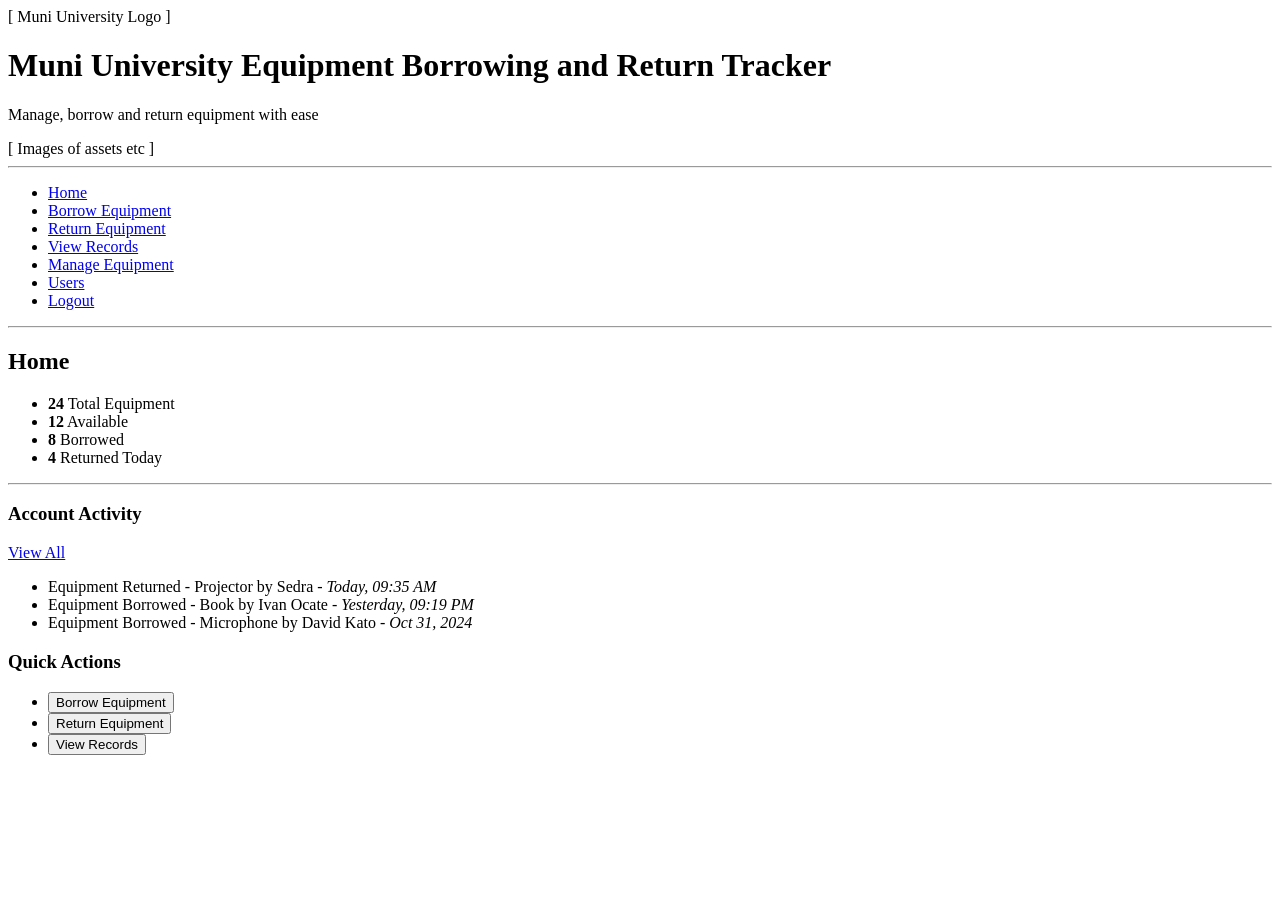
==== index.html @ 2fe19cbe "Add files via upload" ====
<!DOCTYPE html>
<html lang="en">
<head>
    <meta charset="UTF-8">
    <title>Home - Muni University Equipment Tracker</title>
</head>

<body id="home-page">

    <header id="main-header" class="header-container">

        <div id="university-logo" class="logo">
            [ Muni University Logo ]
        </div>

        <div id="header-content" class="header-text">
            <h1 id="system-title">
                Muni University Equipment Borrowing and Return Tracker
            </h1>

            <p id="system-description">
                Manage, borrow and return equipment with ease
            </p>
        </div>

        <div id="asset-images" class="header-images">
            [ Images of assets etc ]
        </div>

    </header>

    <hr id="header-divider">

    <nav id="main-navigation" class="navigation">
        <ul id="navigation-list">
            <li><a id="home-link" href="index.html">Home</a></li>
            <li><a id="borrow-link" href="borrow.html">Borrow Equipment</a></li>
            <li><a id="return-link" href="return.html">Return Equipment</a></li>
            <li><a id="records-link" href="records.html">View Records</a></li>
            <li><a id="manage-link" href="manage.html">Manage Equipment</a></li>
            <li><a id="users-link" href="users.html">Users</a></li>
            <li><a id="logout-link" href="#logout">Logout</a></li>
        </ul>
    </nav>

    <hr id="navigation-divider">

    <main id="main-content" class="dashboard">

        <h2 id="page-heading">Home</h2>

        <section id="equipment-summary" class="summary-section">
            <ul id="equipment-statistics" class="statistics-list">

                <li id="total-equipment" class="stat-item">
                    <strong>24</strong> Total Equipment
                </li>

                <li id="available-equipment" class="stat-item">
                    <strong>12</strong> Available
                </li>

                <li id="borrowed-equipment" class="stat-item">
                    <strong>8</strong> Borrowed
                </li>

                <li id="returned-today" class="stat-item">
                    <strong>4</strong> Returned Today
                </li>

            </ul>
        </section>

        <hr id="dashboard-divider">

        <section id="account-activity" class="activity-section">

            <h3 id="activity-heading">Account Activity</h3>

            <p id="view-all-activity">
                <a href="records.html">View All</a>
            </p>

            <ul id="activity-list" class="activity-list">

                <li class="activity-item">
                    Equipment Returned - Projector by Sedra -
                    <em>Today, 09:35 AM</em>
                </li>

                <li class="activity-item">
                    Equipment Borrowed - Book by Ivan Ocate -
                    <em>Yesterday, 09:19 PM</em>
                </li>

                <li class="activity-item">
                    Equipment Borrowed - Microphone by David Kato -
                    <em>Oct 31, 2024</em>
                </li>

            </ul>

        </section>

        <section id="quick-actions" class="actions-section">

            <h3 id="actions-heading">Quick Actions</h3>

            <ul id="actions-list" class="actions-list">

                <li>
                    <a href="borrow.html">
                        <button id="borrow-button" class="action-button" type="button">
                            Borrow Equipment
                        </button>
                    </a>
                </li>

                <li>
                    <a href="return.html">
                        <button id="return-button" class="action-button" type="button">
                            Return Equipment
                        </button>
                    </a>
                </li>

                <li>
                    <a href="records.html">
                        <button id="records-button" class="action-button" type="button">
                            View Records
                        </button>
                    </a>
                </li>

            </ul>

        </section>

    </main>

</body>
</html
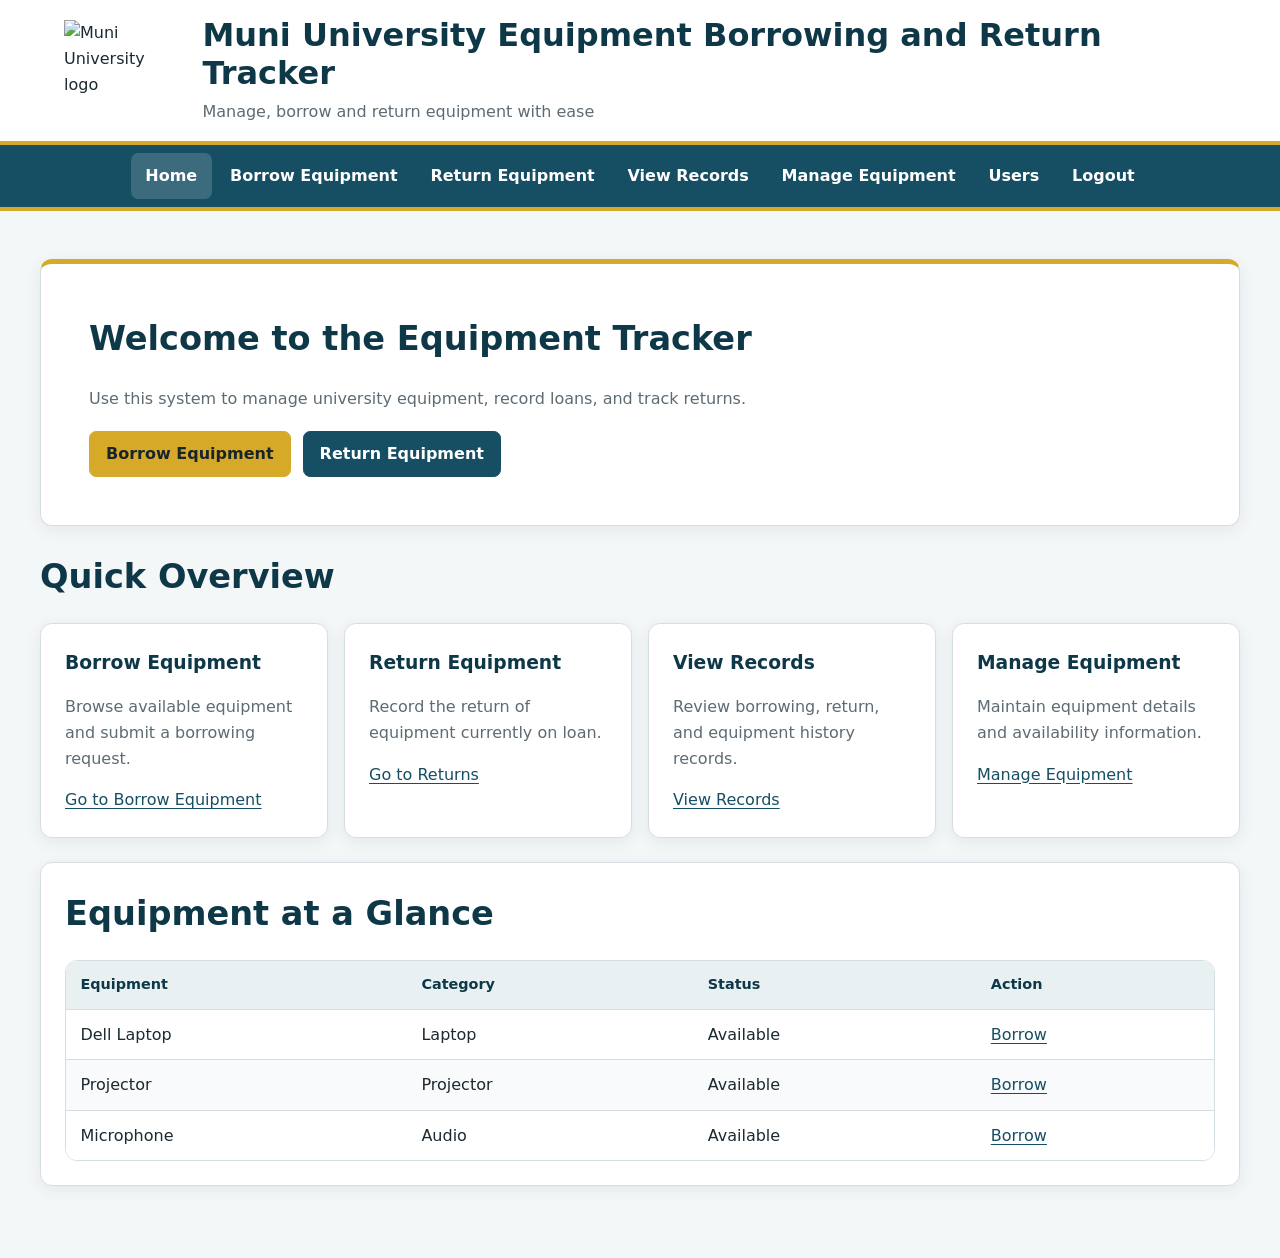
==== commit da87d056: "Refactor index.html for improved structure and accessibility Added viewport and description meta tag" ====
--- a/index.html
+++ b/index.html
@@ -1,142 +1,112 @@
 <!DOCTYPE html>
 <html lang="en">
+
 <head>
     <meta charset="UTF-8">
+    <meta name="viewport" content="width=device-width, initial-scale=1.0">
+    <meta name="description" content="Muni University equipment borrowing and return tracker homepage.">
     <title>Home - Muni University Equipment Tracker</title>
+     <link rel="stylesheet" href="styles.css">
 </head>
 
-<body id="home-page">
-
-    <header id="main-header" class="header-container">
-
-        <div id="university-logo" class="logo">
-            [ Muni University Logo ]
+<body class="page page-home">
+    <header class="site-header" id="site-header">
+        <div class="site-header__logo">
+            <img src="muni-logo.png" alt="Muni University logo" width="100" height="100">
         </div>
-
-        <div id="header-content" class="header-text">
-            <h1 id="system-title">
-                Muni University Equipment Borrowing and Return Tracker
-            </h1>
-
-            <p id="system-description">
-                Manage, borrow and return equipment with ease
-            </p>
+        <div class="site-header__content">
+            <h1>Muni University Equipment Borrowing and Return Tracker</h1>
+            <p>Manage, borrow and return equipment with ease</p>
         </div>
-
-        <div id="asset-images" class="header-images">
-            [ Images of assets etc ]
-        </div>
-
     </header>
 
-    <hr id="header-divider">
+    <hr>
 
-    <nav id="main-navigation" class="navigation">
-        <ul id="navigation-list">
-            <li><a id="home-link" href="index.html">Home</a></li>
-            <li><a id="borrow-link" href="borrow.html">Borrow Equipment</a></li>
-            <li><a id="return-link" href="return.html">Return Equipment</a></li>
-            <li><a id="records-link" href="records.html">View Records</a></li>
-            <li><a id="manage-link" href="manage.html">Manage Equipment</a></li>
-            <li><a id="users-link" href="users.html">Users</a></li>
-            <li><a id="logout-link" href="#logout">Logout</a></li>
-        </ul>
+    <nav class="site-nav" aria-label="Main navigation">
+        <a href="index.html" aria-current="page">Home</a>
+        <a href="borrow.html">Borrow Equipment</a>
+        <a href="return.html">Return Equipment</a>
+        <a href="records.html">View Records</a>
+        <a href="manage.html">Manage Equipment</a>
+        <a href="users.html">Users</a>
+        <a href="logout.html">Logout</a>
     </nav>
 
-    <hr id="navigation-divider">
+    <hr>
 
-    <main id="main-content" class="dashboard">
-
-        <h2 id="page-heading">Home</h2>
-
-        <section id="equipment-summary" class="summary-section">
-            <ul id="equipment-statistics" class="statistics-list">
-
-                <li id="total-equipment" class="stat-item">
-                    <strong>24</strong> Total Equipment
-                </li>
-
-                <li id="available-equipment" class="stat-item">
-                    <strong>12</strong> Available
-                </li>
-
-                <li id="borrowed-equipment" class="stat-item">
-                    <strong>8</strong> Borrowed
-                </li>
-
-                <li id="returned-today" class="stat-item">
-                    <strong>4</strong> Returned Today
-                </li>
-
-            </ul>
+    <main class="page-content" id="main-content">
+        <section class="home-intro" aria-labelledby="home-title">
+            <h2 id="home-title">Welcome to the Equipment Tracker</h2>
+            <p>Use this system to manage university equipment, record loans, and track returns.</p>
+            <div class="home-intro__actions">
+                <a class="button button-primary" href="borrow.html">Borrow Equipment</a>
+                <a class="button" href="return.html">Return Equipment</a>
+            </div>
         </section>
 
-        <hr id="dashboard-divider">
-
-        <section id="account-activity" class="activity-section">
-
-            <h3 id="activity-heading">Account Activity</h3>
-
-            <p id="view-all-activity">
-                <a href="records.html">View All</a>
-            </p>
-
-            <ul id="activity-list" class="activity-list">
-
-                <li class="activity-item">
-                    Equipment Returned - Projector by Sedra -
-                    <em>Today, 09:35 AM</em>
-                </li>
-
-                <li class="activity-item">
-                    Equipment Borrowed - Book by Ivan Ocate -
-                    <em>Yesterday, 09:19 PM</em>
-                </li>
-
-                <li class="activity-item">
-                    Equipment Borrowed - Microphone by David Kato -
-                    <em>Oct 31, 2024</em>
-                </li>
-
-            </ul>
-
+        <section class="dashboard" aria-labelledby="dashboard-title">
+            <h2 id="dashboard-title">Quick Overview</h2>
+            <div class="dashboard__cards">
+                <article class="dashboard-card">
+                    <h3>Borrow Equipment</h3>
+                    <p>Browse available equipment and submit a borrowing request.</p>
+                    <a href="borrow.html">Go to Borrow Equipment</a>
+                </article>
+                <article class="dashboard-card">
+                    <h3>Return Equipment</h3>
+                    <p>Record the return of equipment currently on loan.</p>
+                    <a href="return.html">Go to Returns</a>
+                </article>
+                <article class="dashboard-card">
+                    <h3>View Records</h3>
+                    <p>Review borrowing, return, and equipment history records.</p>
+                    <a href="records.html">View Records</a>
+                </article>
+                <article class="dashboard-card">
+                    <h3>Manage Equipment</h3>
+                    <p>Maintain equipment details and availability information.</p>
+                    <a href="manage.html">Manage Equipment</a>
+                </article>
+            </div>
         </section>
 
-        <section id="quick-actions" class="actions-section">
+        <section class="home-equipment" aria-labelledby="equipment-title">
+            <h2 id="equipment-title">Equipment at a Glance</h2>
+            <div class="table-wrapper">
+                <table class="records-table">
+                    <thead>
+                        <tr>
+                            <th scope="col">Equipment</th>
+                            <th scope="col">Category</th>
+                            <th scope="col">Status</th>
+                            <th scope="col">Action</th>
+                        </tr>
+                    </thead>
+                    <tbody>
+                        <tr>
+                            <td>Dell Laptop</td>
+                            <td>Laptop</td>
+                            <td>Available</td>
+                            <td><a href="borrow.html">Borrow</a></td>
+                        </tr>
+                        <tr>
+                            <td>Projector</td>
+                            <td>Projector</td>
+                            <td>Available</td>
+                            <td><a href="borrow.html">Borrow</a></td>
+                        </tr>
+                        <tr>
+                            <td>Microphone</td>
+                            <td>Audio</td>
+                            <td>Available</td>
+                            <td><a href="borrow.html">Borrow</a></td>
+                        </tr>
+                    </tbody>
+                </table>
+            </div>
+        </section>
+    </main>
+    <script src="script.js"></script>
+</body>
 
-            <h3 id="actions-heading">Quick Actions</h3>
-
-            <ul id="actions-list" class="actions-list">
-
-                <li>
-                    <a href="borrow.html">
-                        <button id="borrow-button" class="action-button" type="button">
-                            Borrow Equipment
-                        </button>
-                    </a>
-                </li>
-
-                <li>
-                    <a href="return.html">
-                        <button id="return-button" class="action-button" type="button">
-                            Return Equipment
-                        </button>
-                    </a>
-                </li>
-
-                <li>
-                    <a href="records.html">
-                        <button id="records-button" class="action-button" type="button">
-                            View Records
-                        </button>
-                    </a>
-                </li>
-
-            </ul>
-
-        </section>
-
-    </main>
-
-</body>
-</html+</html>
--- a/styles.css
+++ b/styles.css
@@ -0,0 +1,449 @@
+/* Shared styles for the Muni University Equipment Borrowing and Return Tracker */
+:root {
+    color-scheme: light;
+    --color-primary: #164e63;
+    --color-primary-dark: #0e3848;
+    --color-accent: #d7a928;
+    --color-bg: #f4f7f8;
+    --color-surface: #fff;
+    --color-text: #1c2930;
+    --color-muted: #5d6b73;
+    --color-border: #d5dfe3;
+    --color-success: #e8f5ec;
+    --color-warning: #fff4d6;
+    --color-danger: #fde9e7;
+    --shadow-card: 0 4px 16px rgb(15 45 58 / 8%);
+    --radius: 0.75rem;
+    font-family: system-ui, -apple-system, BlinkMacSystemFont, "Segoe UI", sans-serif;
+    font-synthesis: none;
+    text-rendering: optimizeLegibility;
+}
+
+*,
+*::before,
+*::after {
+    box-sizing: border-box;
+}
+
+html {
+    min-width: 320px;
+    scroll-behavior: smooth;
+}
+
+body.page {
+    min-height: 100vh;
+    margin: 0;
+    background: var(--color-bg);
+    color: var(--color-text);
+    line-height: 1.6;
+}
+
+img {
+    display: block;
+    max-width: 100%;
+    height: auto;
+}
+
+a {
+    color: var(--color-primary);
+    text-underline-offset: 0.2em;
+}
+
+a:hover {
+    color: var(--color-primary-dark);
+}
+
+:focus-visible {
+    outline: 3px solid var(--color-accent);
+    outline-offset: 3px;
+}
+
+.site-header {
+    display: grid;
+    grid-template-columns: auto minmax(0, 1fr) auto;
+    align-items: center;
+    gap: clamp(1rem, 3vw, 2.5rem);
+    padding: 1rem clamp(1rem, 5vw, 4rem);
+    background: var(--color-surface);
+}
+
+.site-header__logo img,
+.site-header__image img {
+    width: 100px;
+    height: 100px;
+    object-fit: contain;
+}
+
+.site-header__content h1 {
+    margin: 0;
+    color: var(--color-primary-dark);
+    font-size: clamp(1.3rem, 3vw, 2rem);
+    line-height: 1.2;
+}
+
+.site-header__content p {
+    margin: 0.4rem 0 0;
+    color: var(--color-muted);
+}
+
+body.page > hr {
+    height: 4px;
+    margin: 0;
+    border: 0;
+    background: var(--color-accent);
+}
+
+.site-nav {
+    display: flex;
+    flex-wrap: wrap;
+    justify-content: center;
+    gap: 0.25rem;
+    padding: 0.5rem clamp(0.75rem, 3vw, 2rem);
+    background: var(--color-primary);
+}
+
+.site-nav a {
+    display: inline-block;
+    padding: 0.65rem 0.9rem;
+    border-radius: 0.45rem;
+    color: #fff;
+    font-weight: 650;
+    text-decoration: none;
+}
+
+.site-nav a:hover,
+.site-nav a[aria-current="page"] {
+    background: rgb(255 255 255 / 16%);
+    color: #fff;
+}
+
+.page-content {
+    width: min(1200px, calc(100% - 2rem));
+    margin: 0 auto;
+    padding: clamp(1.25rem, 4vw, 3rem) 0;
+}
+
+.page-content h2 {
+    margin: 0 0 1.25rem;
+    color: var(--color-primary-dark);
+    font-size: clamp(1.5rem, 3vw, 2.1rem);
+}
+
+.page-content h3 {
+    margin-top: 0;
+    color: var(--color-primary-dark);
+}
+
+.page-content > hr,
+.panel + hr,
+.records > hr,
+.return-equipment > hr,
+.manage-equipment > hr,
+.users > hr {
+    margin: 2rem 0;
+    border: 0;
+    border-top: 1px solid var(--color-border);
+}
+
+.panel,
+.records,
+.home-intro,
+.dashboard,
+.home-equipment,
+.borrow-equipment,
+.return-equipment,
+.manage-equipment,
+.users {
+    margin-bottom: 1.5rem;
+}
+
+.panel,
+.home-intro,
+.dashboard-card,
+.home-equipment {
+    padding: clamp(1rem, 3vw, 1.5rem);
+    border: 1px solid var(--color-border);
+    border-radius: var(--radius);
+    background: var(--color-surface);
+    box-shadow: var(--shadow-card);
+}
+
+.home-intro {
+    padding: clamp(1.5rem, 5vw, 3rem);
+    border-top: 5px solid var(--color-accent);
+}
+
+.home-intro p {
+    max-width: 65ch;
+    color: var(--color-muted);
+}
+
+.home-intro__actions {
+    display: flex;
+    flex-wrap: wrap;
+    gap: 0.75rem;
+    margin-top: 1.25rem;
+}
+
+.dashboard__cards {
+    display: grid;
+    grid-template-columns: repeat(auto-fit, minmax(min(100%, 220px), 1fr));
+    gap: 1rem;
+}
+
+.dashboard-card h3 {
+    margin-bottom: 0.5rem;
+}
+
+.dashboard-card p {
+    color: var(--color-muted);
+}
+
+.records-tabs {
+    display: flex;
+    flex-wrap: wrap;
+    gap: 0.5rem;
+    margin: 0 0 1.25rem;
+    border-bottom: 1px solid var(--color-border);
+}
+
+.records-tabs__link {
+    padding: 0.7rem 0.9rem;
+    border-bottom: 3px solid transparent;
+    text-decoration: none;
+}
+
+.records-tabs__link--active,
+.records-tabs__link[aria-current="page"] {
+    border-bottom-color: var(--color-accent);
+    color: var(--color-primary-dark);
+    font-weight: 700;
+}
+
+.records__controls {
+    display: flex;
+    flex-wrap: wrap;
+    gap: 0.75rem;
+    margin: 1rem 0;
+}
+
+.records__search {
+    flex: 1 1 18rem;
+}
+
+input,
+select,
+textarea,
+button,
+.button {
+    font: inherit;
+}
+
+input,
+select,
+textarea {
+    width: 100%;
+    min-height: 2.75rem;
+    padding: 0.6rem 0.75rem;
+    border: 1px solid #aebdc4;
+    border-radius: 0.4rem;
+    background: var(--color-surface);
+    color: var(--color-text);
+}
+
+textarea {
+    min-height: 7rem;
+    resize: vertical;
+}
+
+.form {
+    max-width: 720px;
+}
+
+.form p {
+    margin: 0 0 1rem;
+}
+
+.form label {
+    display: inline-block;
+    margin-bottom: 0.25rem;
+    font-weight: 650;
+}
+
+button,
+.button {
+    display: inline-flex;
+    align-items: center;
+    justify-content: center;
+    min-height: 2.6rem;
+    padding: 0.55rem 1rem;
+    border: 1px solid var(--color-primary);
+    border-radius: 0.45rem;
+    background: var(--color-primary);
+    color: #fff;
+    font-weight: 650;
+    text-align: center;
+    text-decoration: none;
+    cursor: pointer;
+    transition: background-color 150ms ease, transform 150ms ease;
+}
+
+button:hover,
+.button:hover {
+    transform: translateY(-1px);
+    background: var(--color-primary-dark);
+    color: #fff;
+}
+
+.button-primary {
+    border-color: var(--color-accent);
+    background: var(--color-accent);
+    color: #18252b;
+}
+
+.button-primary:hover {
+    background: #c3971f;
+    color: #18252b;
+}
+
+.table-wrapper {
+    width: 100%;
+    overflow-x: auto;
+    border: 1px solid var(--color-border);
+    border-radius: var(--radius);
+    background: var(--color-surface);
+}
+
+.records-table {
+    width: 100%;
+    border-collapse: collapse;
+    background: var(--color-surface);
+}
+
+.records-table caption {
+    padding: 0.75rem;
+    color: var(--color-muted);
+    text-align: left;
+}
+
+.records-table th,
+.records-table td {
+    padding: 0.75rem 0.9rem;
+    border-bottom: 1px solid var(--color-border);
+    text-align: left;
+    vertical-align: middle;
+}
+
+.records-table th {
+    background: #e8f0f2;
+    color: var(--color-primary-dark);
+    font-size: 0.9rem;
+    white-space: nowrap;
+}
+
+.records-table tbody tr:nth-child(even) {
+    background: #f8fafb;
+}
+
+.records-table tbody tr:hover {
+    background: #edf5f6;
+}
+
+.records-table tbody tr:last-child td {
+    border-bottom: 0;
+}
+
+.records-table__action {
+    min-height: 2.2rem;
+    padding: 0.35rem 0.75rem;
+}
+
+.status-available,
+.status-active {
+    background: var(--color-success);
+}
+
+.status-overdue {
+    background: var(--color-danger) !important;
+    color: #8b241a;
+    font-weight: 700;
+}
+
+.status-warning {
+    background: var(--color-warning) !important;
+}
+
+.visually-hidden {
+    position: absolute;
+    width: 1px;
+    height: 1px;
+    padding: 0;
+    overflow: hidden;
+    clip: rect(0, 0, 0, 0);
+    white-space: nowrap;
+    clip-path: inset(50%);
+    border: 0;
+}
+
+@media (max-width: 700px) {
+    .site-header {
+        grid-template-columns: auto minmax(0, 1fr);
+        gap: 0.75rem;
+        padding: 1rem;
+    }
+
+    .site-header__logo img {
+        width: 72px;
+        height: 72px;
+    }
+
+    .site-header__image {
+        display: none;
+    }
+
+    .site-nav {
+        justify-content: flex-start;
+    }
+
+    .site-nav a {
+        padding: 0.55rem 0.65rem;
+        font-size: 0.92rem;
+    }
+
+    .page-content {
+        width: min(100% - 1.25rem, 1200px);
+    }
+
+    .records-table {
+        min-width: 680px;
+    }
+}
+
+@media (max-width: 420px) {
+    .site-header {
+        grid-template-columns: 1fr;
+        text-align: center;
+    }
+
+    .site-header__logo img {
+        margin: 0 auto;
+    }
+
+    .site-nav a {
+        flex: 1 1 42%;
+        text-align: center;
+    }
+
+    .home-intro__actions > * {
+        flex: 1 1 100%;
+    }
+}
+
+@media (prefers-reduced-motion: reduce) {
+    *,
+    *::before,
+    *::after {
+        scroll-behavior: auto !important;
+        transition-duration: 0.01ms !important;
+    }
+}
